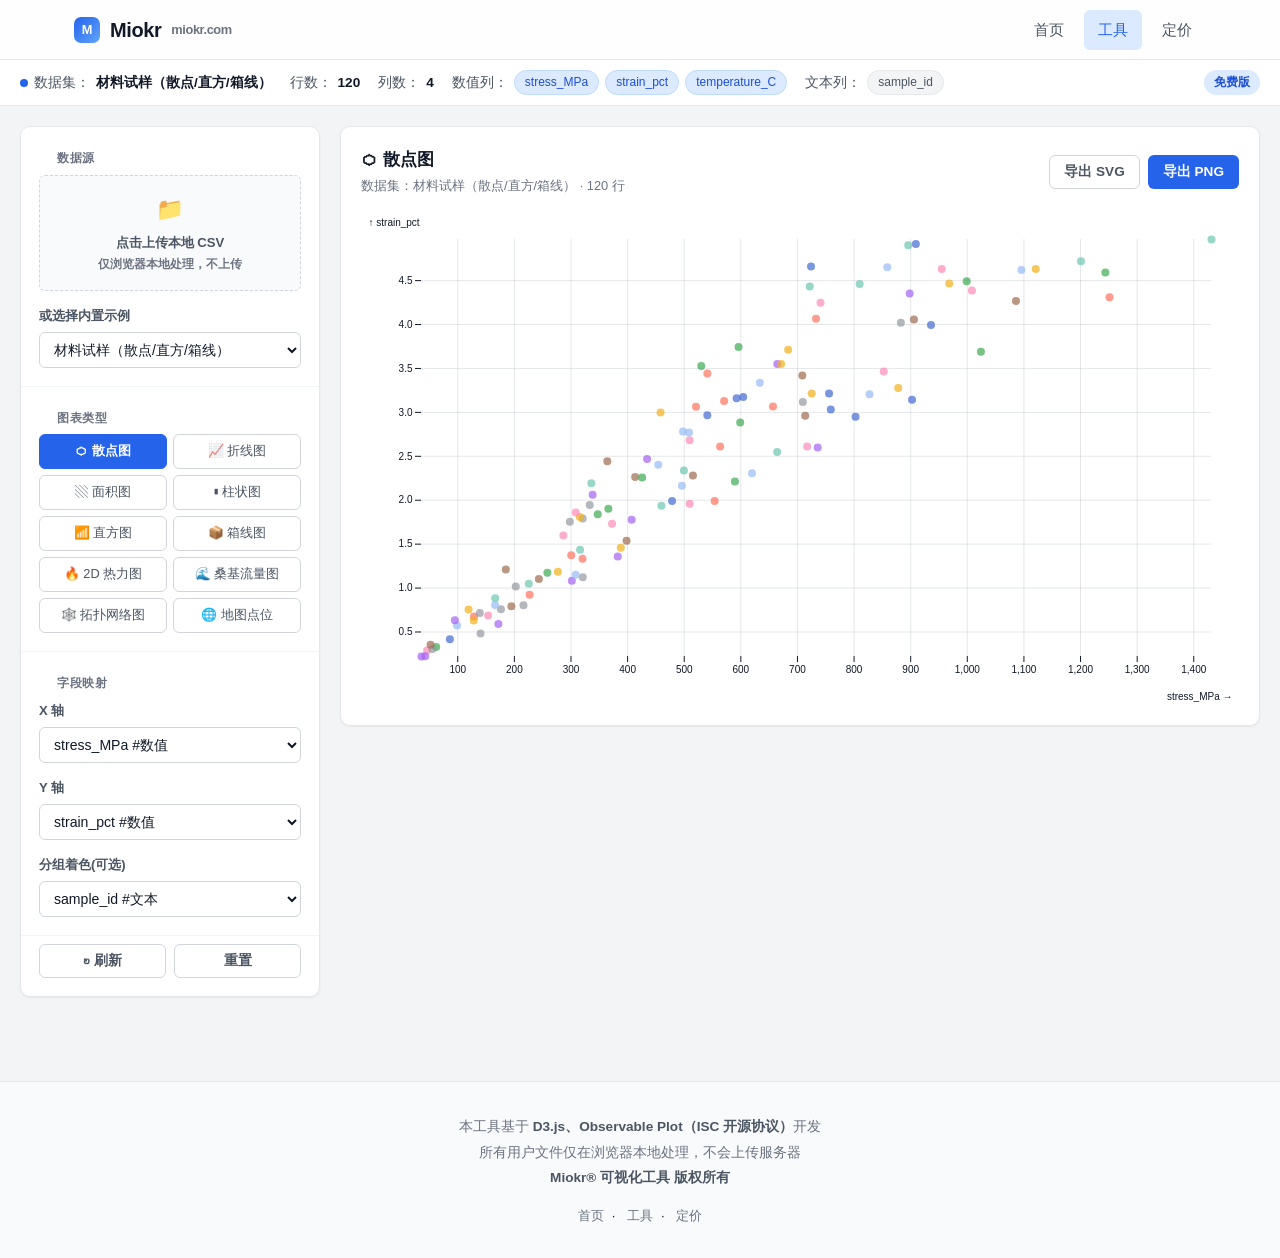
==== tool.html @ 1795fee6 "feat: Miokr 纯前端本地 CSV 可视化工具全站 - 三页静态站：首页 / 工具页 / 定价页，统一深蓝科技风 UI - 10 种图表：散点、折线、面积、柱状、直方、箱线、2D热力、桑基、拓" ====
<!DOCTYPE html>
<html lang="zh-CN">
<head>
  <meta charset="UTF-8">
  <meta name="viewport" content="width=device-width, initial-scale=1.0">
  <title>可视化工具 — Miokr</title>
  <meta name="description" content="Miokr 可视化工具主页面：本地上传 CSV，一键切换散点、折线、面积、柱状、直方、箱线、热力、桑基、拓扑、地图点位，支持 PNG/SVG 导出。">
  <link rel="stylesheet" href="assets/css/base.css">
  <link rel="stylesheet" href="assets/css/tool.css">
</head>
<body class="tool-body">

  <header class="nav">
    <div class="nav-inner">
      <a class="brand" href="index.html">
        <span class="logo-mark">M</span> Miokr <span class="tld">miokr.com</span>
      </a>
      <nav class="nav-links">
        <a href="index.html">首页</a>
        <a href="tool.html" class="active">工具</a>
        <a href="pricing.html">定价</a>
      </nav>
    </div>
  </header>

  <!-- 数据信息提示区 -->
  <div class="data-bar">
    <div class="data-bar-inner">
      <div class="data-stat"><span class="dot"></span>数据集：<strong id="statName">—</strong></div>
      <div class="data-stat">行数：<strong id="statRows">0</strong></div>
      <div class="data-stat">列数：<strong id="statCols">0</strong></div>
      <div class="data-stat">数值列：
        <div class="chip-list" id="statNumeric"></div>
      </div>
      <div class="data-stat">文本列：
        <div class="chip-list" id="statText"></div>
      </div>
      <div class="member-flag"><span class="badge" id="memberBadge">免费版</span></div>
    </div>
  </div>

  <!-- 主工作区 -->
  <div class="workspace">

    <!-- 左：控制面板 -->
    <aside class="panel">
      <div class="panel-section">
        <h4>数据源</h4>
        <div class="field">
          <label class="upload-box" for="fileInput">
            <div class="up-icon">📁</div>
            <div class="up-text">点击上传本地 CSV<br><span class="muted" style="font-size:.72rem">仅浏览器本地处理，不上传</span></div>
            <input type="file" id="fileInput" accept=".csv,text/csv">
          </label>
        </div>
        <div class="field">
          <label for="sampleSelect">或选择内置示例</label>
          <select id="sampleSelect"></select>
        </div>
      </div>

      <div class="panel-section">
        <h4>图表类型</h4>
        <div class="type-grid" id="typeGrid"></div>
      </div>

      <div class="panel-section">
        <h4>字段映射</h4>
        <div id="fieldMap"></div>
      </div>

      <div class="panel-section">
        <div class="actions-row">
          <button class="btn btn-ghost btn-sm" id="btnRefresh">↻ 刷新</button>
          <button class="btn btn-ghost btn-sm" id="btnReset">重置</button>
        </div>
      </div>
    </aside>

    <!-- 右：图表展示区 -->
    <main class="chart-area">
      <div class="chart-head">
        <div class="chart-title">
          <span id="chartTitle">图表预览</span>
          <small id="chartSubtitle">选择数据与图表类型开始</small>
        </div>
        <div class="chart-tools">
          <button class="btn btn-ghost btn-sm" id="btnSVG">导出 SVG</button>
          <button class="btn btn-primary btn-sm" id="btnPNG">导出 PNG</button>
        </div>
      </div>
      <div id="chartContainer">
        <div class="placeholder">
          <div class="ph-icon">📊</div>
          <p>正在加载示例数据…</p>
        </div>
      </div>
    </main>
  </div>

  <footer class="footer">
    <div class="footer-inner">
      <p class="compliance">
        本工具基于 <strong>D3.js、Observable Plot（ISC 开源协议）</strong>开发<br>
        所有用户文件仅在浏览器本地处理，不会上传服务器<br>
        <strong>Miokr® 可视化工具 版权所有</strong>
      </p>
      <div class="foot-links">
        <a href="index.html">首页</a>· <a href="tool.html">工具</a>· <a href="pricing.html">定价</a>
      </div>
    </div>
  </footer>

  <!-- 依赖库（本地内置） -->
  <script src="assets/js/lib/d3.min.js"></script>
  <script src="assets/js/lib/plot.min.js"></script>
  <script src="assets/js/lib/d3-sankey.min.js"></script>
  <!-- 应用模块 -->
  <script src="assets/js/csv.js"></script>
  <script src="assets/js/data/samples.js"></script>
  <script src="assets/js/charts.js"></script>
  <script src="assets/js/sankey.js"></script>
  <script src="assets/js/network.js"></script>
  <script src="assets/js/geo.js"></script>
  <script src="assets/js/export.js"></script>
  <script src="assets/js/app.js"></script>

</body>
</html>
---- assets/css/base.css ----
/* ============================================================
   Miokr base.css — 全站共享样式（设计令牌 / 导航 / 页脚 / 按钮）
   纯前端本地工具，无外部资源依赖
   ============================================================ */

:root {
  --primary: #2563eb;
  --primary-dark: #1d4ed8;
  --primary-light: #dbeafe;
  --bg: #ffffff;
  --bg-soft: #f3f4f6;
  --bg-panel: #f9fafb;
  --border: #e5e7eb;
  --border-strong: #d1d5db;
  --text: #111827;
  --text-soft: #4b5563;
  --text-muted: #6b7280;
  --success: #059669;
  --radius: 10px;
  --radius-sm: 6px;
  --shadow-sm: 0 1px 2px rgba(17, 24, 39, .06);
  --shadow: 0 4px 16px rgba(17, 24, 39, .08);
  --nav-h: 60px;
  --font: -apple-system, BlinkMacSystemFont, "Segoe UI", "PingFang SC",
          "Hiragino Sans GB", "Microsoft YaHei", "Helvetica Neue", Arial, sans-serif;
  --mono: "SFMono-Regular", Consolas, "Liberation Mono", Menlo, monospace;
}

* { box-sizing: border-box; }

html, body {
  margin: 0;
  padding: 0;
}

body {
  font-family: var(--font);
  color: var(--text);
  background: var(--bg);
  line-height: 1.6;
  -webkit-font-smoothing: antialiased;
  font-size: 15px;
}

a { color: var(--primary); text-decoration: none; }
a:hover { text-decoration: underline; }

h1, h2, h3, h4 { line-height: 1.25; font-weight: 700; margin: 0 0 .5em; }
h1 { font-size: 2.4rem; letter-spacing: -.02em; }
h2 { font-size: 1.6rem; letter-spacing: -.01em; }
h3 { font-size: 1.15rem; }
p  { margin: 0 0 1em; color: var(--text-soft); }

.container {
  width: 100%;
  max-width: 1180px;
  margin: 0 auto;
  padding: 0 24px;
}

/* ---------- 顶部导航栏 ---------- */
.nav {
  position: sticky;
  top: 0;
  z-index: 50;
  height: var(--nav-h);
  background: rgba(255, 255, 255, .9);
  backdrop-filter: saturate(180%) blur(8px);
  border-bottom: 1px solid var(--border);
}
.nav-inner {
  max-width: 1180px;
  height: var(--nav-h);
  margin: 0 auto;
  padding: 0 24px;
  display: flex;
  align-items: center;
  justify-content: space-between;
}
.brand {
  display: flex;
  align-items: center;
  gap: 10px;
  font-weight: 800;
  font-size: 1.25rem;
  color: var(--text);
  letter-spacing: -.02em;
}
.brand:hover { text-decoration: none; }
.brand .logo-mark {
  width: 26px; height: 26px;
  border-radius: 7px;
  background: linear-gradient(135deg, var(--primary), #60a5fa);
  display: grid; place-items: center;
  color: #fff; font-size: .8rem; font-weight: 800;
}
.brand .tld { color: var(--text-muted); font-weight: 600; font-size: .8rem; }
.nav-links { display: flex; align-items: center; gap: 6px; }
.nav-links a {
  padding: 8px 14px;
  border-radius: var(--radius-sm);
  color: var(--text-soft);
  font-weight: 500;
  font-size: .95rem;
}
.nav-links a:hover { background: var(--bg-soft); text-decoration: none; color: var(--text); }
.nav-links a.active { color: var(--primary); background: var(--primary-light); }

/* ---------- 按钮 ---------- */
.btn {
  display: inline-flex;
  align-items: center;
  justify-content: center;
  gap: 8px;
  padding: 10px 20px;
  border-radius: var(--radius-sm);
  border: 1px solid transparent;
  font-family: inherit;
  font-size: .95rem;
  font-weight: 600;
  cursor: pointer;
  transition: background .15s, border-color .15s, color .15s;
  white-space: nowrap;
}
.btn:hover { text-decoration: none; }
.btn-primary { background: var(--primary); color: #fff; }
.btn-primary:hover { background: var(--primary-dark); }
.btn-ghost { background: #fff; color: var(--text-soft); border-color: var(--border-strong); }
.btn-ghost:hover { border-color: var(--primary); color: var(--primary); }
.btn-sm { padding: 7px 14px; font-size: .85rem; }
.btn:disabled { opacity: .5; cursor: not-allowed; }

/* ---------- 页脚合规声明 ---------- */
.footer {
  margin-top: 64px;
  border-top: 1px solid var(--border);
  background: var(--bg-panel);
  padding: 32px 0;
}
.footer-inner {
  max-width: 1180px;
  margin: 0 auto;
  padding: 0 24px;
  text-align: center;
}
.footer .compliance {
  font-size: .85rem;
  color: var(--text-muted);
  line-height: 1.9;
  margin: 0;
}
.footer .compliance strong { color: var(--text-soft); font-weight: 600; }
.footer .foot-links { margin-top: 14px; font-size: .82rem; }
.footer .foot-links a { color: var(--text-muted); margin: 0 8px; }

/* ---------- 通用工具类 ---------- */
.badge {
  display: inline-block;
  padding: 3px 10px;
  border-radius: 999px;
  background: var(--primary-light);
  color: var(--primary-dark);
  font-size: .75rem;
  font-weight: 600;
}
.muted { color: var(--text-muted); }
.mono { font-family: var(--mono); }
.hidden { display: none !important; }
section { padding: 56px 0; }
.section-head { text-align: center; max-width: 640px; margin: 0 auto 40px; }
.section-head p { font-size: 1.05rem; }
---- assets/css/tool.css ----
/* Miokr tool.css — 工具主页面三栏布局 */

.tool-body { background: var(--bg-soft); }

/* 顶部数据信息提示区 */
.data-bar {
  background: #fff;
  border-bottom: 1px solid var(--border);
  padding: 10px 0;
}
.data-bar-inner {
  max-width: 1600px;
  margin: 0 auto;
  padding: 0 20px;
  display: flex;
  align-items: center;
  gap: 18px;
  flex-wrap: wrap;
  font-size: .85rem;
}
.data-stat { display: flex; align-items: center; gap: 6px; color: var(--text-soft); }
.data-stat strong { color: var(--text); font-weight: 700; }
.data-stat .dot { width: 8px; height: 8px; border-radius: 50%; background: var(--primary); }
.chip-list { display: flex; gap: 6px; flex-wrap: wrap; }
.chip {
  background: var(--bg-soft);
  border: 1px solid var(--border);
  border-radius: 999px;
  padding: 2px 10px;
  font-size: .75rem;
  color: var(--text-soft);
}
.chip.num { background: var(--primary-light); border-color: #bfdbfe; color: var(--primary-dark); }
.member-flag { margin-left: auto; }

/* 主工作区：左侧控制面板 + 右侧图表 */
.workspace {
  max-width: 1600px;
  margin: 0 auto;
  padding: 20px;
  display: grid;
  grid-template-columns: 300px 1fr;
  gap: 20px;
  align-items: start;
}

.panel {
  background: #fff;
  border: 1px solid var(--border);
  border-radius: var(--radius);
  box-shadow: var(--shadow-sm);
  position: sticky;
  top: calc(var(--nav-h) + 20px);
}
.panel h4 {
  font-size: .78rem;
  text-transform: uppercase;
  letter-spacing: .06em;
  color: var(--text-muted);
  margin: 0;
  padding: 16px 18px 8px;
}
.panel-section { padding: 8px 18px 18px; border-bottom: 1px solid var(--bg-soft); }
.panel-section:last-child { border-bottom: none; }

.field { margin-bottom: 14px; }
.field:last-child { margin-bottom: 0; }
.field label {
  display: block;
  font-size: .82rem;
  font-weight: 600;
  color: var(--text-soft);
  margin-bottom: 6px;
}
.field select, .field input[type="text"] {
  width: 100%;
  padding: 8px 10px;
  border: 1px solid var(--border-strong);
  border-radius: var(--radius-sm);
  font-family: inherit;
  font-size: .88rem;
  color: var(--text);
  background: #fff;
}
.field select:focus, .field input:focus {
  outline: none;
  border-color: var(--primary);
  box-shadow: 0 0 0 3px var(--primary-light);
}

/* 图表类型按钮网格 */
.type-grid {
  display: grid;
  grid-template-columns: repeat(2, 1fr);
  gap: 6px;
}
.type-btn {
  padding: 8px 6px;
  border: 1px solid var(--border-strong);
  border-radius: var(--radius-sm);
  background: #fff;
  font-family: inherit;
  font-size: .8rem;
  color: var(--text-soft);
  cursor: pointer;
  text-align: center;
  transition: all .12s;
}
.type-btn:hover { border-color: var(--primary); color: var(--primary); }
.type-btn.active { background: var(--primary); border-color: var(--primary); color: #fff; font-weight: 600; }

/* 上传区 */
.upload-box {
  border: 1.5px dashed var(--border-strong);
  border-radius: var(--radius-sm);
  padding: 16px;
  text-align: center;
  cursor: pointer;
  transition: all .15s;
  background: var(--bg-panel);
}
.upload-box:hover { border-color: var(--primary); background: var(--primary-light); }
.upload-box input { display: none; }
.upload-box .up-icon { font-size: 1.4rem; }
.upload-box .up-text { font-size: .82rem; color: var(--text-soft); margin-top: 4px; }

.actions-row { display: flex; gap: 8px; }
.actions-row .btn { flex: 1; }

/* 图表展示区 */
.chart-area {
  background: #fff;
  border: 1px solid var(--border);
  border-radius: var(--radius);
  box-shadow: var(--shadow-sm);
  min-height: 600px;
  padding: 20px;
  display: flex;
  flex-direction: column;
}
.chart-head {
  display: flex;
  align-items: center;
  justify-content: space-between;
  margin-bottom: 16px;
  gap: 12px;
  flex-wrap: wrap;
}
.chart-title { font-size: 1.05rem; font-weight: 700; }
.chart-title small { display: block; font-weight: 400; font-size: .8rem; color: var(--text-muted); margin-top: 2px; }
.chart-tools { display: flex; gap: 8px; align-items: center; }
#chartContainer {
  flex: 1;
  display: flex;
  align-items: center;
  justify-content: center;
  min-height: 480px;
  overflow: auto;
}
#chartContainer svg { max-width: 100%; height: auto; }
.placeholder {
  text-align: center;
  color: var(--text-muted);
  padding: 60px 20px;
}
.placeholder .ph-icon { font-size: 3rem; opacity: .4; }
.error-msg {
  background: #fef2f2;
  border: 1px solid #fecaca;
  color: #b91c1c;
  border-radius: var(--radius-sm);
  padding: 12px 16px;
  font-size: .88rem;
}

@media (max-width: 900px) {
  .workspace { grid-template-columns: 1fr; }
  .panel { position: static; }
}
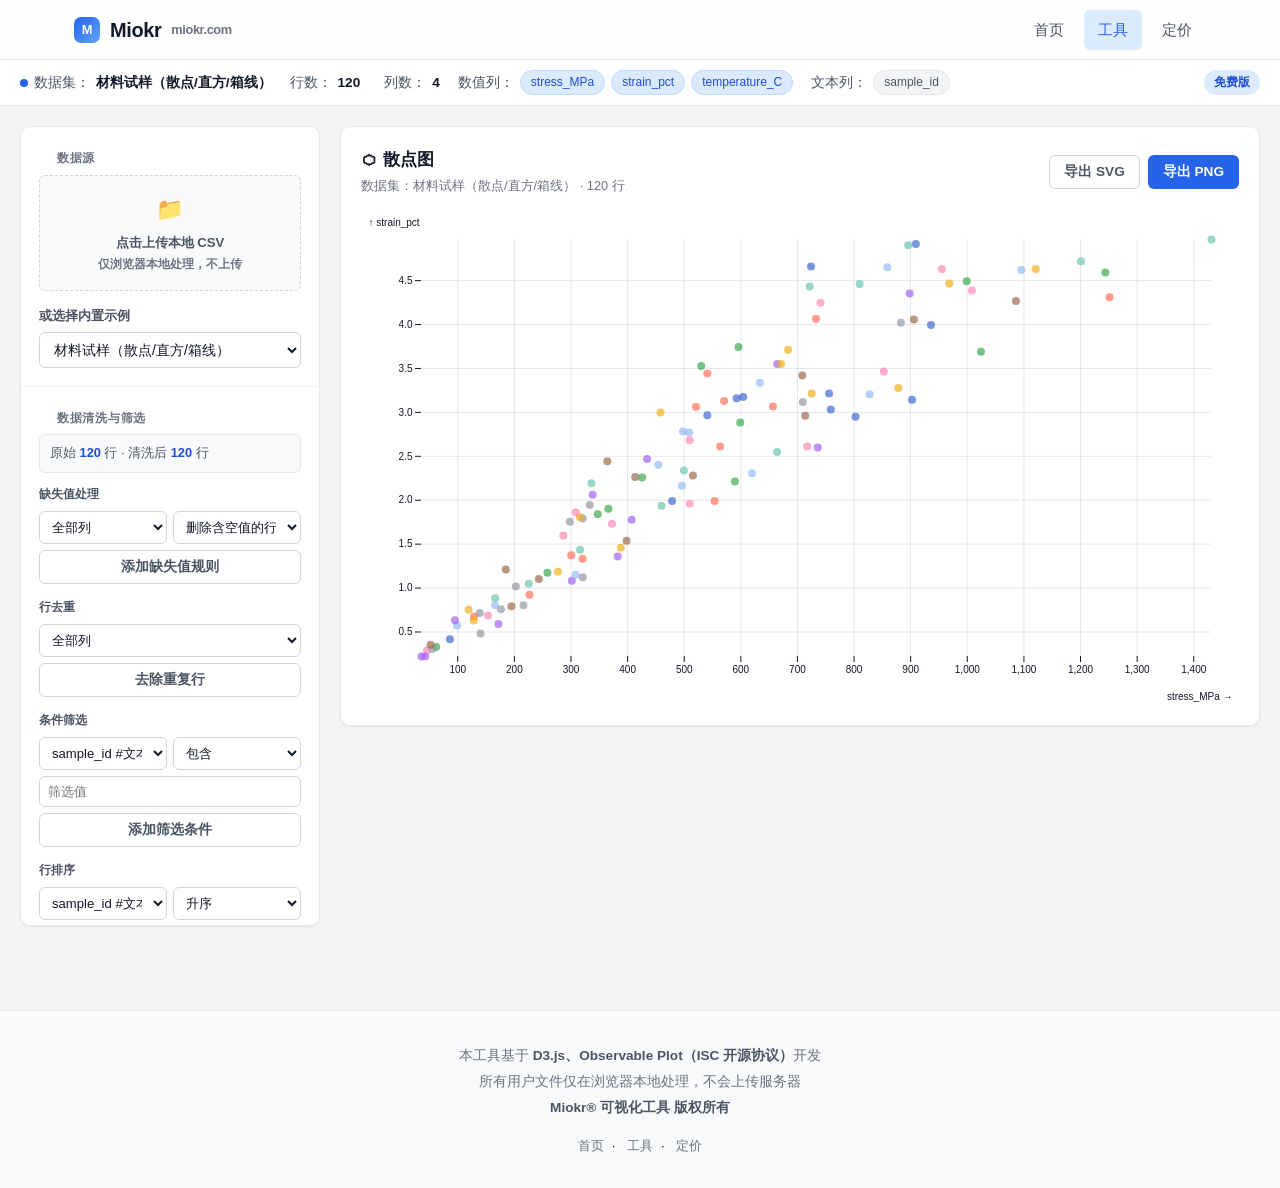
==== commit b6675da9: "feat: 新增数据清洗与筛选面板（缺失值处理 / 行去重 / 条件筛选 / 行排序） - 新增 assets/js/clean.js 纯函数清洗引擎与规则管线，全部在浏览器内存中完成 - tool." ====
--- a/tool.html
+++ b/tool.html
@@ -27,7 +27,7 @@
   <div class="data-bar">
     <div class="data-bar-inner">
       <div class="data-stat"><span class="dot"></span>数据集：<strong id="statName">—</strong></div>
-      <div class="data-stat">行数：<strong id="statRows">0</strong></div>
+      <div class="data-stat">行数：<strong id="statRows">0</strong><span class="dim" id="statRowsRaw"></span></div>
       <div class="data-stat">列数：<strong id="statCols">0</strong></div>
       <div class="data-stat">数值列：
         <div class="chip-list" id="statNumeric"></div>
@@ -57,6 +57,77 @@
           <label for="sampleSelect">或选择内置示例</label>
           <select id="sampleSelect"></select>
         </div>
+      </div>
+
+      <div class="panel-section">
+        <h4>数据清洗与筛选</h4>
+        <div class="clean-status" id="cleanStatus">原始 0 行 · 当前 0 行</div>
+
+        <div class="clean-block">
+          <div class="clean-title">缺失值处理</div>
+          <div class="field-row">
+            <select id="missCol" title="作用列"></select>
+            <select id="missStrategy" title="处理方式">
+              <option value="drop">删除含空值的行</option>
+              <option value="mean">空值填均值</option>
+              <option value="constant">空值填常数</option>
+            </select>
+          </div>
+          <div class="field-row hidden" id="missConstWrap">
+            <input type="text" id="missConst" placeholder="填充值，如 0 或 N/A">
+          </div>
+          <button class="btn btn-ghost btn-sm full" id="btnMissing">添加缺失值规则</button>
+        </div>
+
+        <div class="clean-block">
+          <div class="clean-title">行去重</div>
+          <div class="field-row">
+            <select id="dedupeCol" title="去重依据列"></select>
+          </div>
+          <button class="btn btn-ghost btn-sm full" id="btnDedupe">去除重复行</button>
+        </div>
+
+        <div class="clean-block">
+          <div class="clean-title">条件筛选</div>
+          <div class="field-row">
+            <select id="filterCol" title="筛选列"></select>
+            <select id="filterMode" title="筛选方式">
+              <option value="range">范围</option>
+              <option value="contains">包含</option>
+              <option value="eq">等于</option>
+              <option value="neq">不等于</option>
+              <option value="gt">大于</option>
+              <option value="lt">小于</option>
+            </select>
+          </div>
+          <div class="field-row" id="filterRangeWrap">
+            <input type="text" id="filterMin" placeholder="最小值(可空)">
+            <input type="text" id="filterMax" placeholder="最大值(可空)">
+          </div>
+          <div class="field-row hidden" id="filterValueWrap">
+            <input type="text" id="filterValue" placeholder="筛选值">
+          </div>
+          <button class="btn btn-ghost btn-sm full" id="btnFilter">添加筛选条件</button>
+        </div>
+
+        <div class="clean-block">
+          <div class="clean-title">行排序</div>
+          <div class="field-row">
+            <select id="sortCol" title="排序列"></select>
+            <select id="sortDir" title="排序方向">
+              <option value="asc">升序</option>
+              <option value="desc">降序</option>
+            </select>
+          </div>
+          <button class="btn btn-ghost btn-sm full" id="btnSort">应用排序</button>
+        </div>
+
+        <div class="clean-block">
+          <div class="clean-title">已应用规则 <span class="muted" id="opsCount">0</span></div>
+          <div class="op-list" id="opsList"></div>
+          <button class="btn btn-ghost btn-sm full" id="btnClearOps">清空全部规则</button>
+        </div>
+        <p class="clean-hint">规则可在列表中逐条删除；所有规则按列表顺序从原始数据依次应用，原始数据不会被改动。均值填充仅作用于数值列。</p>
       </div>
 
       <div class="panel-section">
@@ -117,6 +188,7 @@
   <script src="assets/js/lib/d3-sankey.min.js"></script>
   <!-- 应用模块 -->
   <script src="assets/js/csv.js"></script>
+  <script src="assets/js/clean.js"></script>
   <script src="assets/js/data/samples.js"></script>
   <script src="assets/js/charts.js"></script>
   <script src="assets/js/sankey.js"></script>
--- a/assets/css/tool.css
+++ b/assets/css/tool.css
@@ -20,6 +20,7 @@
 }
 .data-stat { display: flex; align-items: center; gap: 6px; color: var(--text-soft); }
 .data-stat strong { color: var(--text); font-weight: 700; }
+.data-stat .dim { color: var(--text-muted); font-size: .78rem; }
 .data-stat .dot { width: 8px; height: 8px; border-radius: 50%; background: var(--primary); }
 .chip-list { display: flex; gap: 6px; flex-wrap: wrap; }
 .chip {
@@ -51,6 +52,8 @@
   box-shadow: var(--shadow-sm);
   position: sticky;
   top: calc(var(--nav-h) + 20px);
+  max-height: calc(100vh - var(--nav-h) - 40px);
+  overflow-y: auto;
 }
 .panel h4 {
   font-size: .78rem;
@@ -127,6 +130,84 @@
 .actions-row { display: flex; gap: 8px; }
 .actions-row .btn { flex: 1; }
 
+/* ---------- 数据清洗与筛选面板 ---------- */
+.clean-status {
+  font-size: .8rem;
+  color: var(--text-soft);
+  background: var(--bg-panel);
+  border: 1px solid var(--border);
+  border-radius: var(--radius-sm);
+  padding: 8px 10px;
+  margin-bottom: 12px;
+}
+.clean-status strong { color: var(--primary-dark); }
+.clean-block { margin-bottom: 14px; }
+.clean-title {
+  font-size: .78rem;
+  font-weight: 700;
+  color: var(--text-soft);
+  margin-bottom: 6px;
+}
+.field-row { display: flex; gap: 6px; margin-bottom: 6px; }
+.field-row select, .field-row input[type="text"] {
+  width: 100%;
+  min-width: 0;
+  padding: 7px 8px;
+  border: 1px solid var(--border-strong);
+  border-radius: var(--radius-sm);
+  font-family: inherit;
+  font-size: .82rem;
+  color: var(--text);
+  background: #fff;
+}
+.field-row select:focus, .field-row input:focus {
+  outline: none;
+  border-color: var(--primary);
+  box-shadow: 0 0 0 3px var(--primary-light);
+}
+.btn.full { width: 100%; }
+.op-list { margin-bottom: 8px; }
+.op-empty {
+  font-size: .78rem;
+  color: var(--text-muted);
+  padding: 6px 2px;
+}
+.op-item {
+  display: flex;
+  align-items: center;
+  gap: 6px;
+  padding: 6px 8px;
+  border: 1px solid var(--border);
+  border-radius: var(--radius-sm);
+  background: var(--bg-panel);
+  margin-bottom: 5px;
+  font-size: .76rem;
+}
+.op-label { flex: 1; color: var(--text-soft); line-height: 1.4; }
+.op-count {
+  font-family: var(--mono);
+  font-size: .72rem;
+  color: var(--text-muted);
+  white-space: nowrap;
+}
+.op-count.down { color: var(--primary-dark); font-weight: 700; }
+.op-del {
+  border: none;
+  background: transparent;
+  color: var(--text-muted);
+  cursor: pointer;
+  font-size: .8rem;
+  padding: 0 2px;
+  line-height: 1;
+}
+.op-del:hover { color: #dc2626; }
+.clean-hint {
+  font-size: .72rem;
+  color: var(--text-muted);
+  line-height: 1.6;
+  margin: 0;
+}
+
 /* 图表展示区 */
 .chart-area {
   background: #fff;
